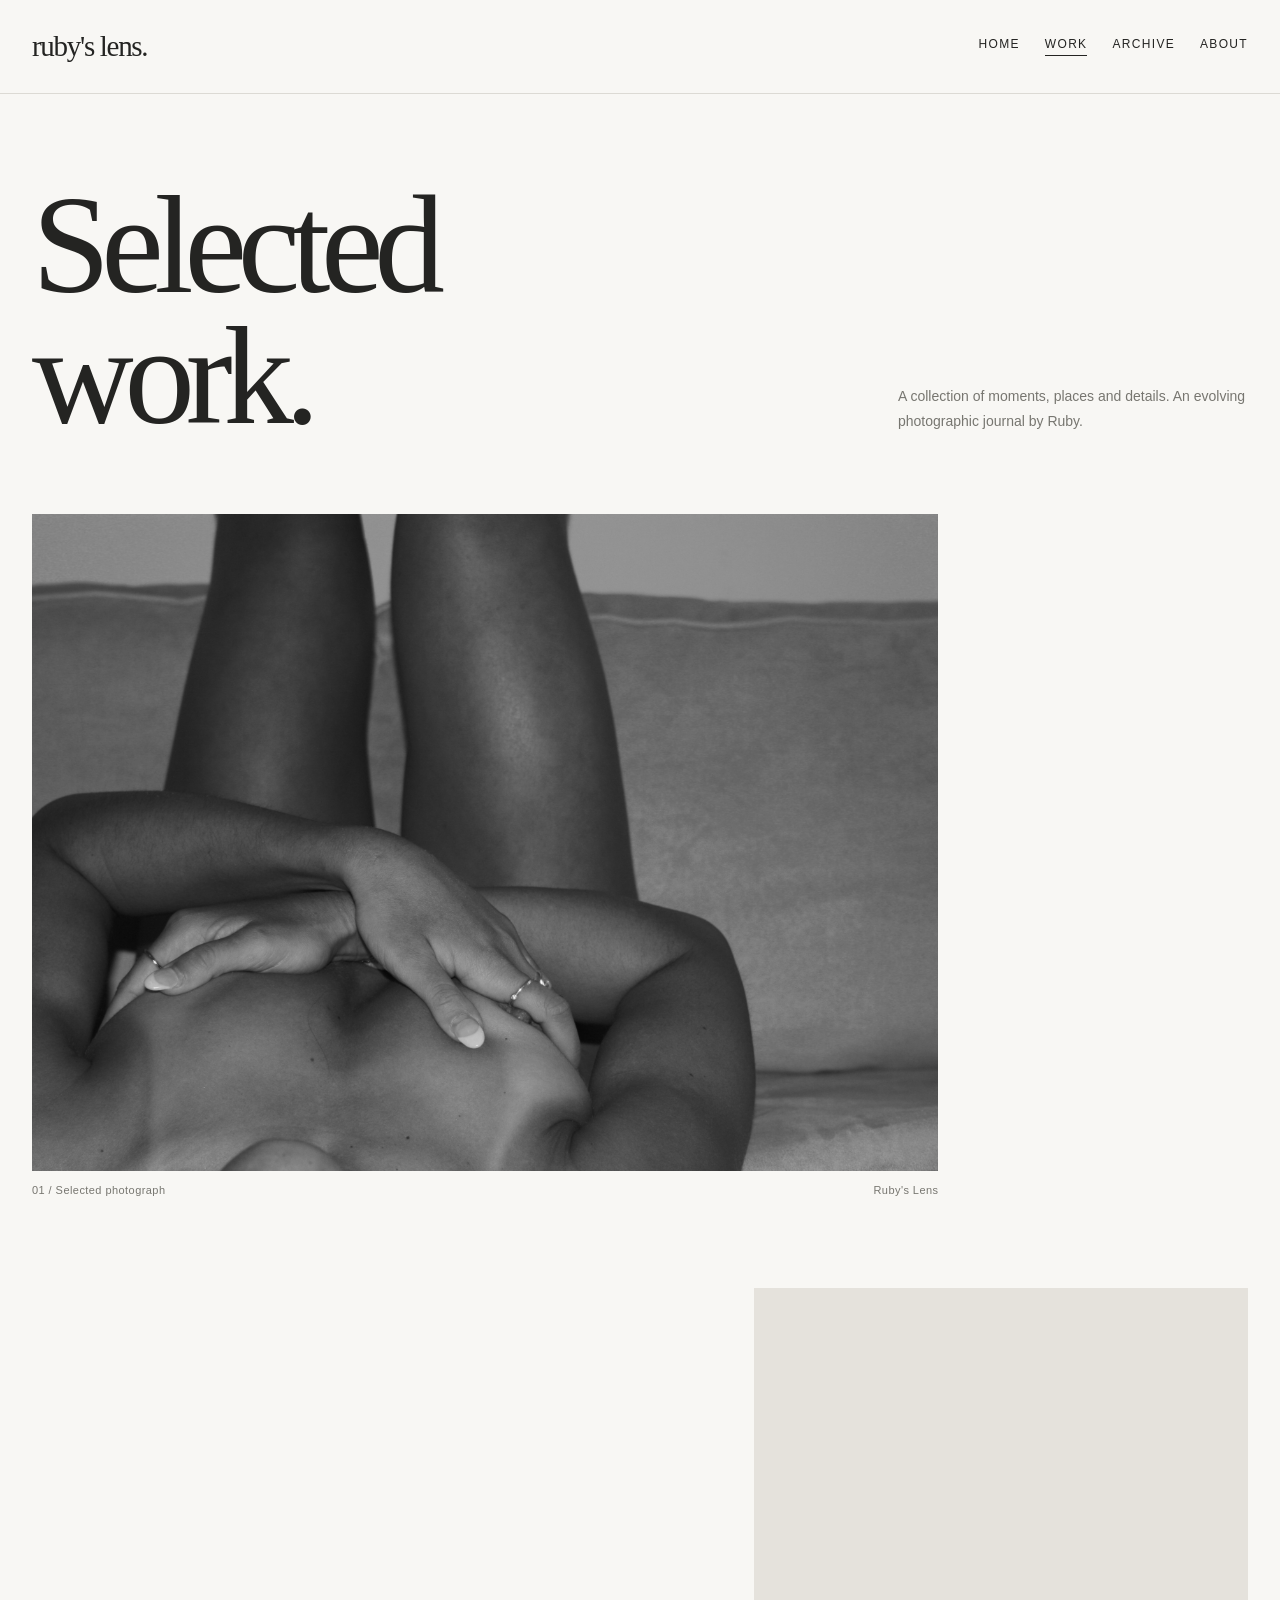
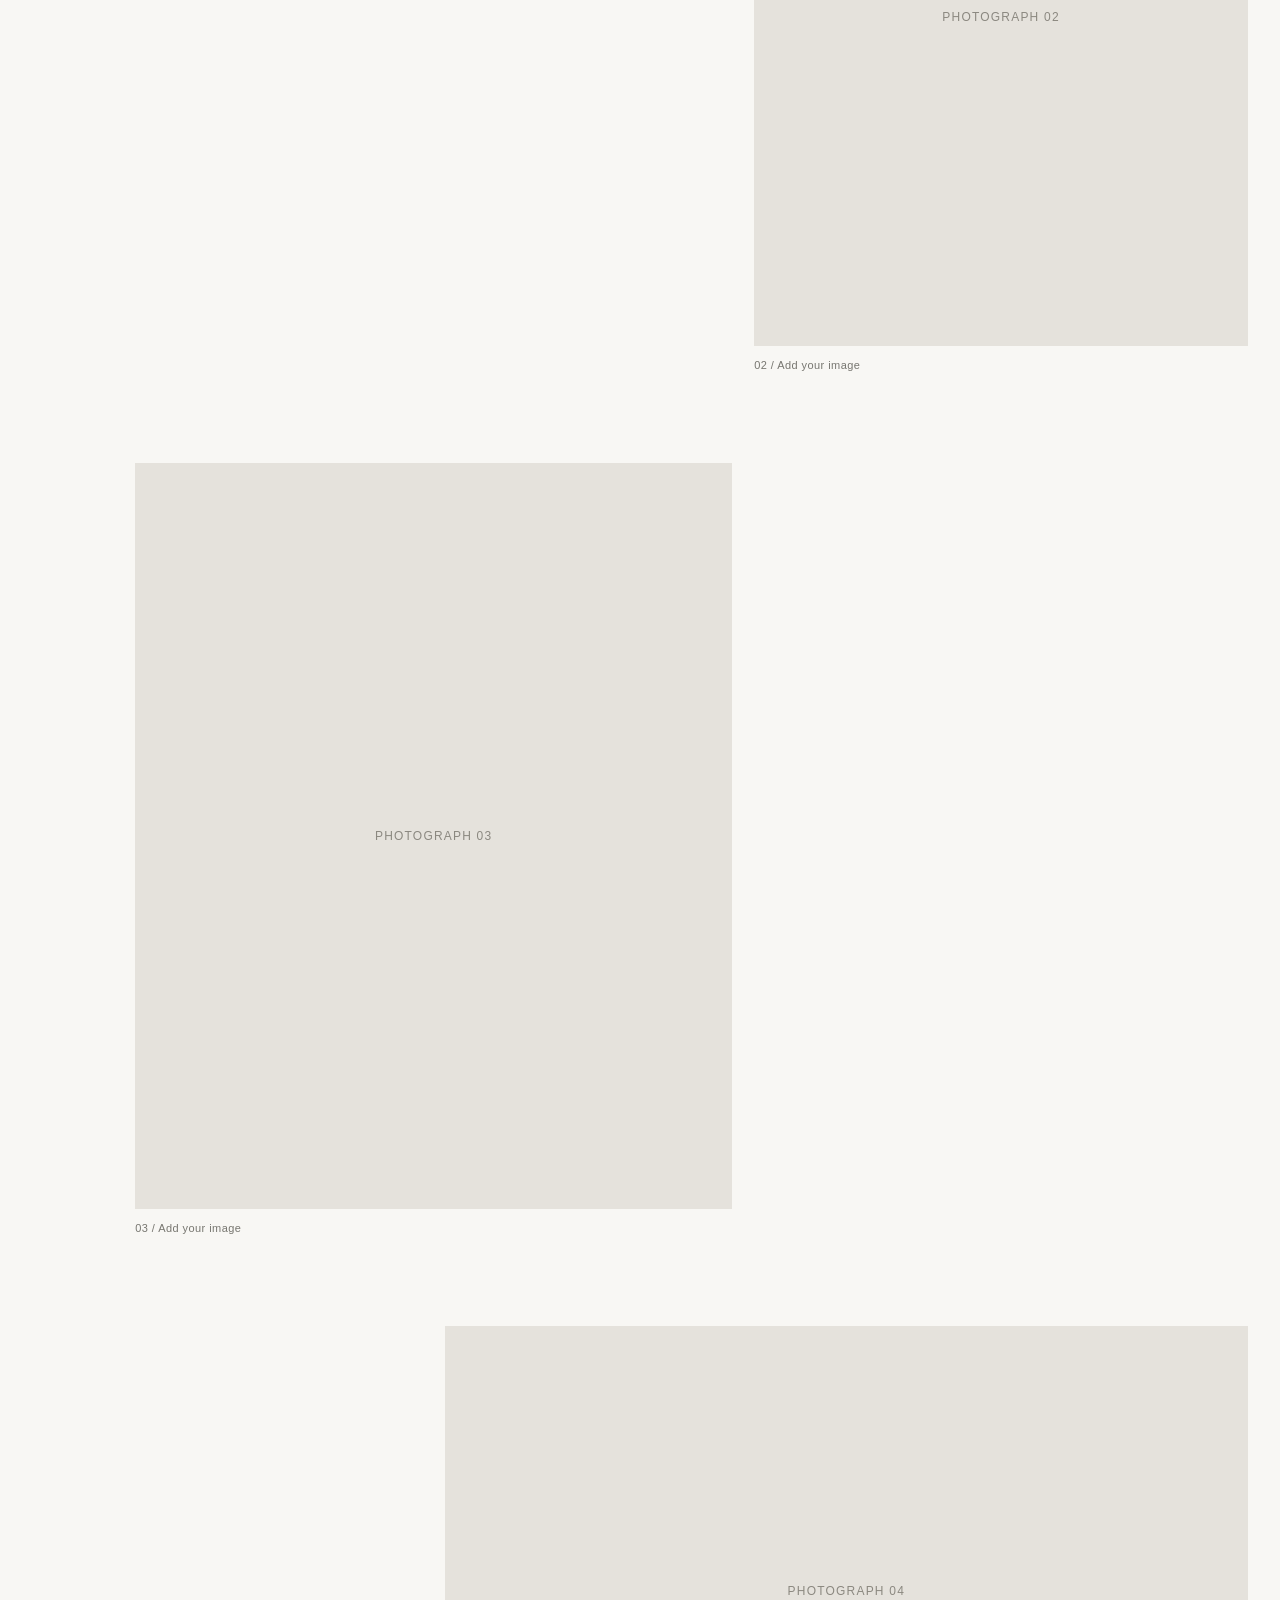
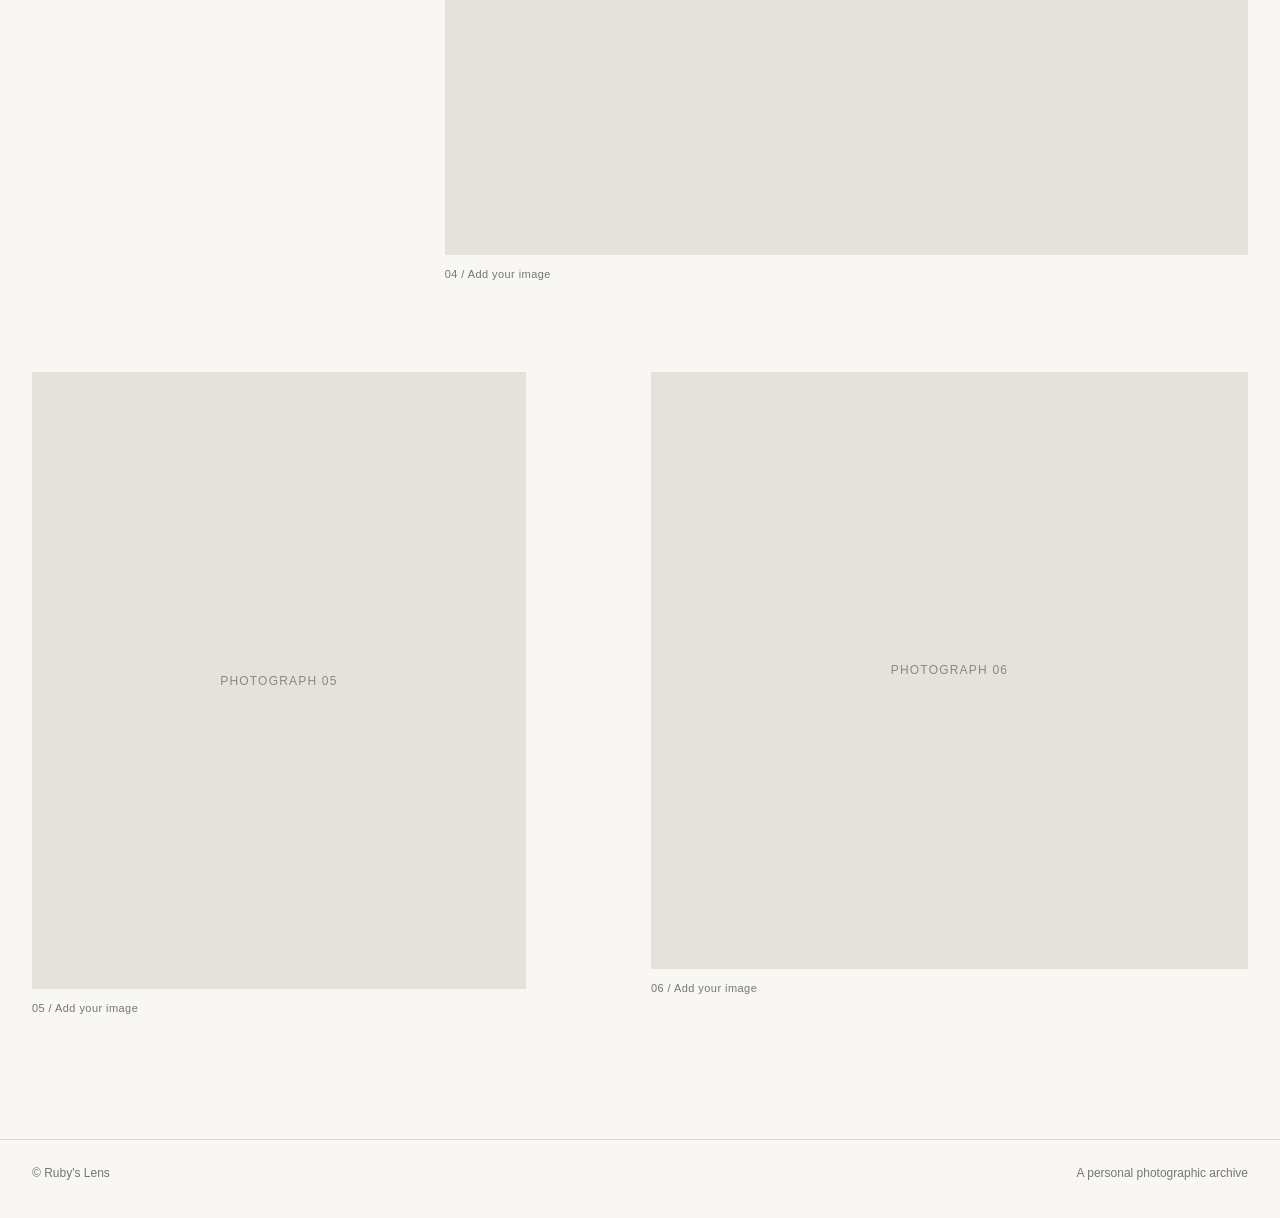
==== work.html @ 48961660 "Add files via upload" ====
<!doctype html>
<html lang="en">
<head>
  <meta charset="utf-8">
  <meta name="viewport" content="width=device-width, initial-scale=1">
  <meta name="description" content="Selected photographs from Ruby's Lens, a personal photographic archive.">
  <title>Work — Ruby's Lens</title>
  <style>
    :root { --paper:#f8f7f4; --ink:#242422; --muted:#777670; --line:#dcdad4; }
    * {box-sizing:border-box} html{scroll-behavior:smooth}
    body{margin:0;background:var(--paper);color:var(--ink);font-family:Arial,Helvetica,sans-serif;-webkit-font-smoothing:antialiased}
    a{color:inherit;text-decoration:none}a:hover{text-decoration:underline;text-underline-offset:5px}
    .wrap{width:min(1280px,calc(100% - 64px));margin:auto}
    header{padding:30px 0;border-bottom:1px solid var(--line)}
    header .wrap{display:flex;align-items:center;justify-content:space-between;gap:25px}
    .brand{font:normal 29px Georgia,'Times New Roman',serif;letter-spacing:-1.3px}
    nav{display:flex;gap:25px;flex-wrap:wrap;font-size:12px;letter-spacing:.11em;text-transform:uppercase}
    nav a[aria-current="page"]{border-bottom:1px solid currentColor;padding-bottom:4px}
    .intro{padding:86px 0 72px;display:grid;grid-template-columns:1fr 1fr;gap:35px;align-items:end}
    h1{margin:0;font:normal clamp(66px,11vw,155px)/.93 Georgia,'Times New Roman',serif;letter-spacing:-.065em}
    .intro p{max-width:350px;margin:0 0 8px auto;font-size:14px;line-height:1.8;color:var(--muted)}
    .gallery{display:grid;grid-template-columns:repeat(12,1fr);column-gap:22px;row-gap:92px;padding-bottom:125px}
    figure{margin:0;min-width:0}figure img{width:100%;height:100%;display:block;object-fit:cover}
    .media{background:#e5e2dc;overflow:hidden;position:relative}
    .media::after{content:attr(data-placeholder);position:absolute;inset:0;display:flex;align-items:center;justify-content:center;font:12px Arial,sans-serif;letter-spacing:.1em;color:#8b8880;pointer-events:none}
    .media:has(img[src])::after{display:none}
    figcaption{display:flex;justify-content:space-between;gap:12px;padding-top:13px;font-size:11px;letter-spacing:.04em;color:var(--muted)}
    .one{grid-column:1/10}.one .media{aspect-ratio:1.38}
    .two{grid-column:8/13}.two .media{aspect-ratio:3/4}
    .three{grid-column:2/8}.three .media{aspect-ratio:4/5}
    .four{grid-column:5/13}.four .media{aspect-ratio:1.52}
    .five{grid-column:1/6}.five .media{aspect-ratio:4/5}
    .six{grid-column:7/13}.six .media{aspect-ratio:1/1}
    footer{border-top:1px solid var(--line);padding:26px 0 38px;font-size:12px;color:var(--muted)}
    footer .wrap{display:flex;justify-content:space-between;gap:20px}
    @media(max-width:700px){.wrap{width:calc(100% - 36px)}header{padding:22px 0}.brand{font-size:24px}nav{gap:13px;font-size:10px}.intro{display:block;padding:65px 0 46px}.intro p{margin:26px 0 0;max-width:290px}.gallery{grid-template-columns:repeat(2,1fr);gap:43px 12px;padding-bottom:80px}.one,.four{grid-column:1/3}.two,.five{grid-column:2/3}.three,.six{grid-column:1/3}.media{aspect-ratio:4/5!important}.one .media,.four .media{aspect-ratio:1.24!important}figcaption{font-size:10px}footer .wrap{flex-wrap:wrap}}
  </style>
</head>
<body>
  <header><div class="wrap"><a class="brand" href="index.html">ruby's lens.</a><nav aria-label="Main navigation"><a href="index.html">Home</a><a href="work.html" aria-current="page">Work</a><a href="index.html#archive">Archive</a><a href="index.html#about">About</a></nav></div></header>
  <main class="wrap">
    <section class="intro"><h1>Selected<br>work.</h1><p>A collection of moments, places and details. An evolving photographic journal by Ruby.</p></section>
    <section class="gallery" aria-label="Photography gallery">
      <figure class="one"><div class="media"><img src="images/BC5C7970-732F-4AD7-AA95-076F155C72EF_1_201_a.jpeg" alt="Featured photograph from Ruby's Lens" loading="eager"></div><figcaption><span>01 / Selected photograph</span><span>Ruby's Lens</span></figcaption></figure>
      <!-- TO ADD A PHOTO: upload images/work-02.jpg, then replace the empty media div below with <div class="media"><img src="images/work-02.jpg" alt="Describe the photograph" loading="lazy"></div> -->
      <figure class="two"><div class="media" data-placeholder="PHOTOGRAPH 02"></div><figcaption><span>02 / Add your image</span></figcaption></figure>
      <figure class="three"><div class="media" data-placeholder="PHOTOGRAPH 03"></div><figcaption><span>03 / Add your image</span></figcaption></figure>
      <figure class="four"><div class="media" data-placeholder="PHOTOGRAPH 04"></div><figcaption><span>04 / Add your image</span></figcaption></figure>
      <figure class="five"><div class="media" data-placeholder="PHOTOGRAPH 05"></div><figcaption><span>05 / Add your image</span></figcaption></figure>
      <figure class="six"><div class="media" data-placeholder="PHOTOGRAPH 06"></div><figcaption><span>06 / Add your image</span></figcaption></figure>
    </section>
  </main>
  <footer><div class="wrap"><span>© Ruby's Lens</span><span>A personal photographic archive</span></div></footer>
</body>
</html>
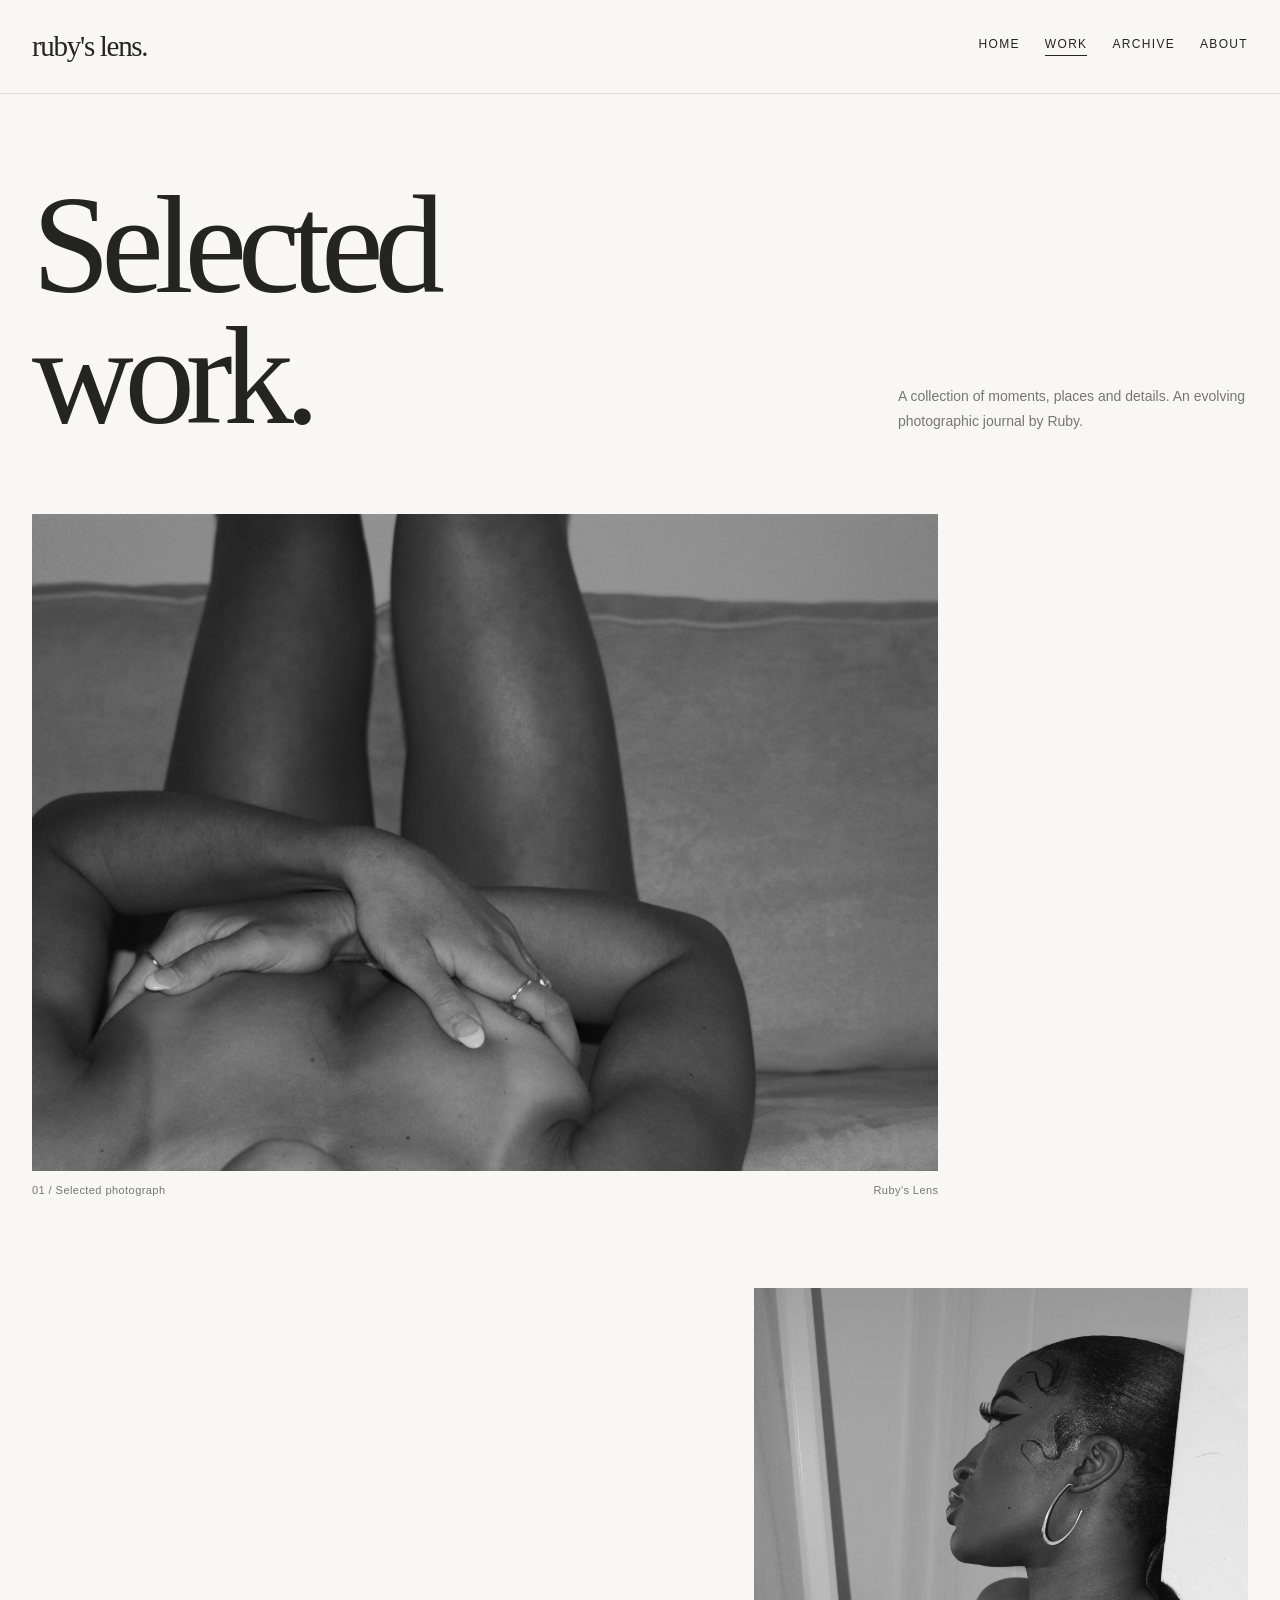
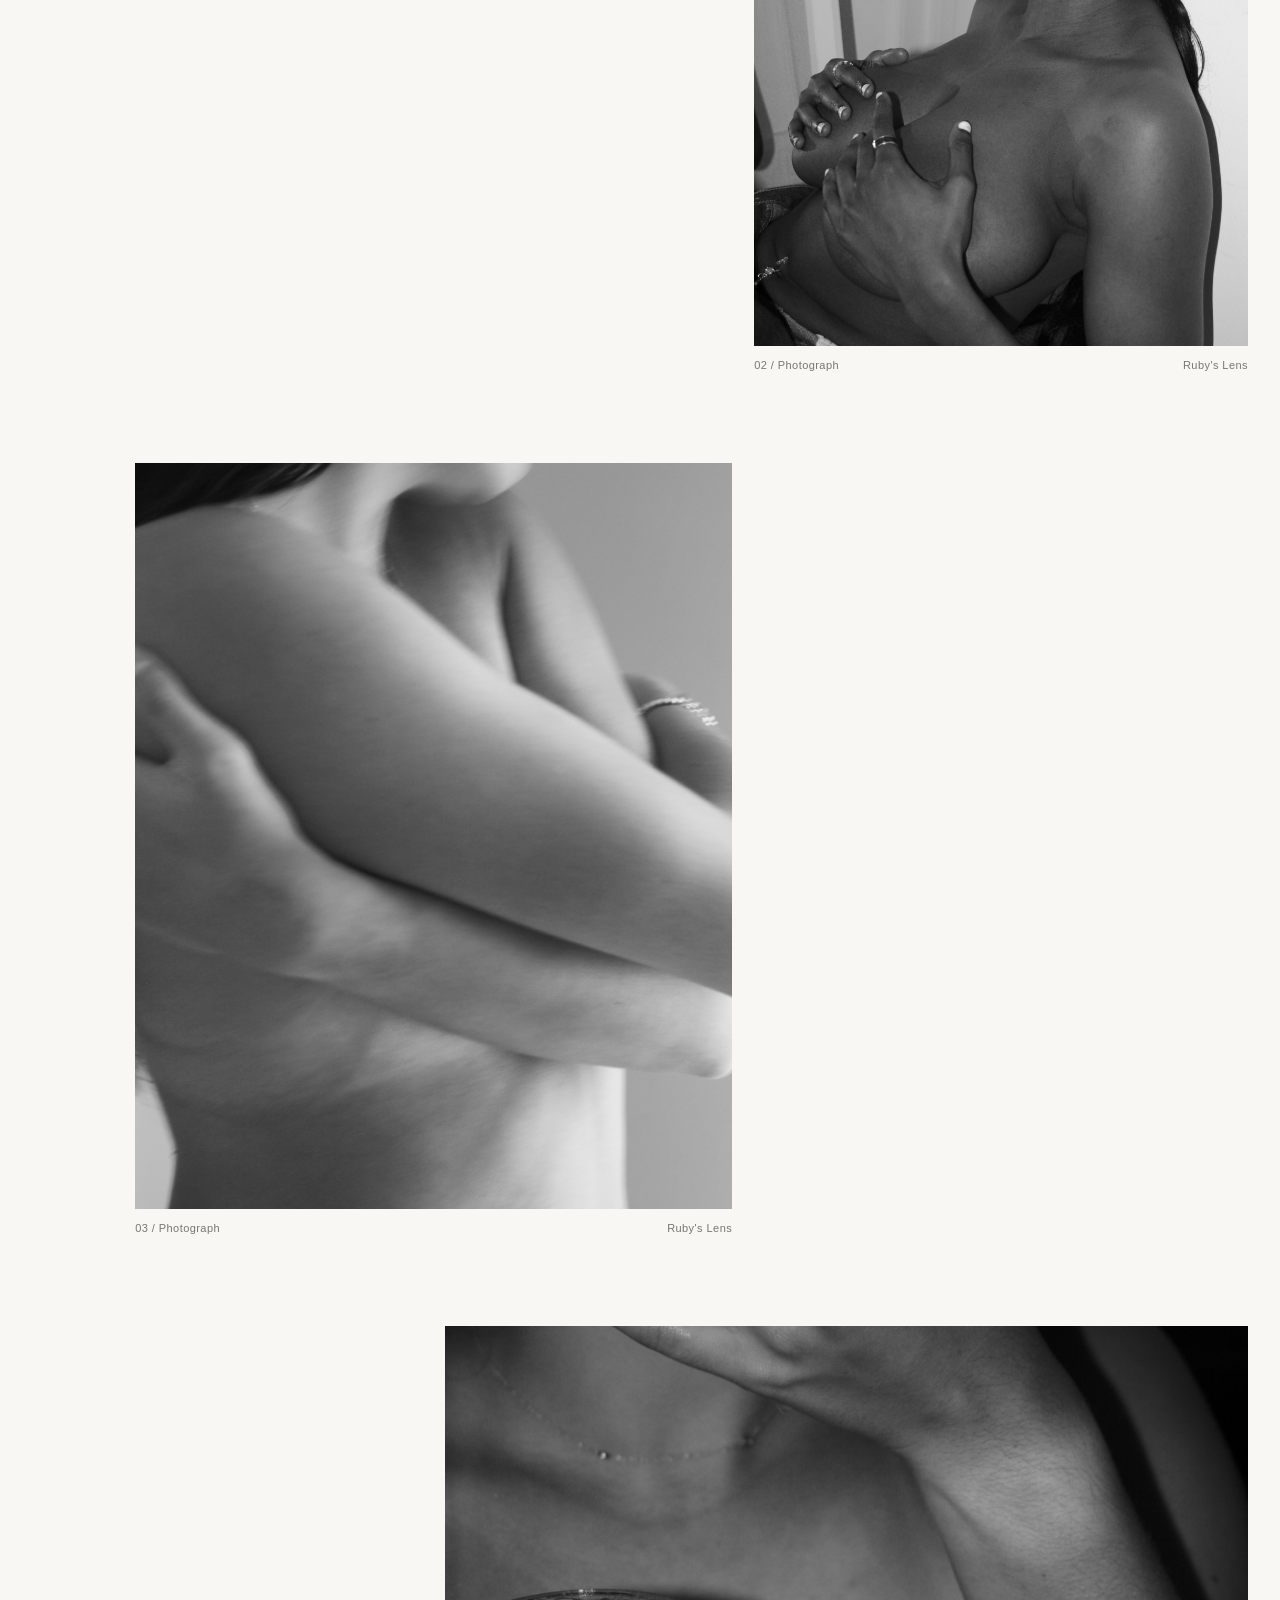
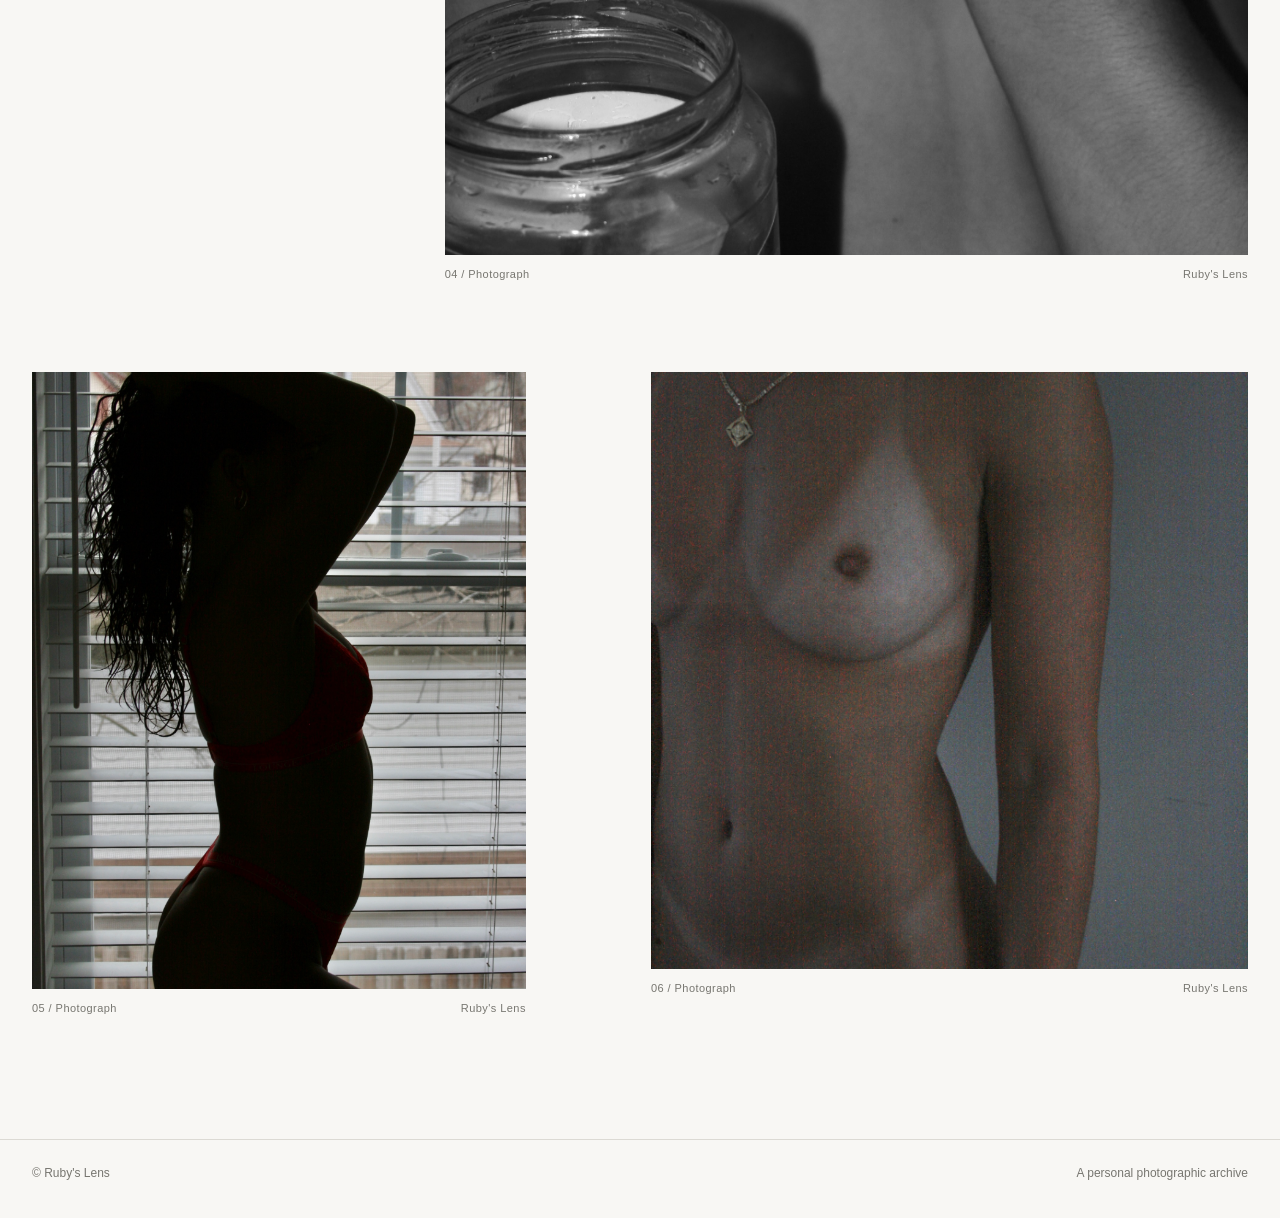
==== commit 044b32d7: "Update work.html" ====
--- a/work.html
+++ b/work.html
@@ -42,12 +42,11 @@
     <section class="intro"><h1>Selected<br>work.</h1><p>A collection of moments, places and details. An evolving photographic journal by Ruby.</p></section>
     <section class="gallery" aria-label="Photography gallery">
       <figure class="one"><div class="media"><img src="images/BC5C7970-732F-4AD7-AA95-076F155C72EF_1_201_a.jpeg" alt="Featured photograph from Ruby's Lens" loading="eager"></div><figcaption><span>01 / Selected photograph</span><span>Ruby's Lens</span></figcaption></figure>
-      <!-- TO ADD A PHOTO: upload images/work-02.jpg, then replace the empty media div below with <div class="media"><img src="images/work-02.jpg" alt="Describe the photograph" loading="lazy"></div> -->
-      <figure class="two"><div class="media" data-placeholder="PHOTOGRAPH 02"></div><figcaption><span>02 / Add your image</span></figcaption></figure>
-      <figure class="three"><div class="media" data-placeholder="PHOTOGRAPH 03"></div><figcaption><span>03 / Add your image</span></figcaption></figure>
-      <figure class="four"><div class="media" data-placeholder="PHOTOGRAPH 04"></div><figcaption><span>04 / Add your image</span></figcaption></figure>
-      <figure class="five"><div class="media" data-placeholder="PHOTOGRAPH 05"></div><figcaption><span>05 / Add your image</span></figcaption></figure>
-      <figure class="six"><div class="media" data-placeholder="PHOTOGRAPH 06"></div><figcaption><span>06 / Add your image</span></figcaption></figure>
+      <figure class="two"><div class="media"><img src="images/chiz9.jpeg" alt="Photograph of Chiz by Ruby" loading="lazy"></div><figcaption><span>02 / Photograph</span><span>Ruby's Lens</span></figcaption></figure>
+      <figure class="three"><div class="media"><img src="images/claudia2.jpeg" alt="Photograph of Claudia by Ruby" loading="lazy"></div><figcaption><span>03 / Photograph</span><span>Ruby's Lens</span></figcaption></figure>
+      <figure class="four"><div class="media"><img src="images/emily1.jpeg" alt="Photograph of Emily by Ruby" loading="lazy"></div><figcaption><span>04 / Photograph</span><span>Ruby's Lens</span></figcaption></figure>
+      <figure class="five"><div class="media"><img src="images/emily2.jpeg" alt="Second photograph of Emily by Ruby" loading="lazy"></div><figcaption><span>05 / Photograph</span><span>Ruby's Lens</span></figcaption></figure>
+      <figure class="six"><div class="media"><img src="images/lauren4.jpeg" alt="Photograph of Lauren by Ruby" loading="lazy"></div><figcaption><span>06 / Photograph</span><span>Ruby's Lens</span></figcaption></figure>
     </section>
   </main>
   <footer><div class="wrap"><span>© Ruby's Lens</span><span>A personal photographic archive</span></div></footer>
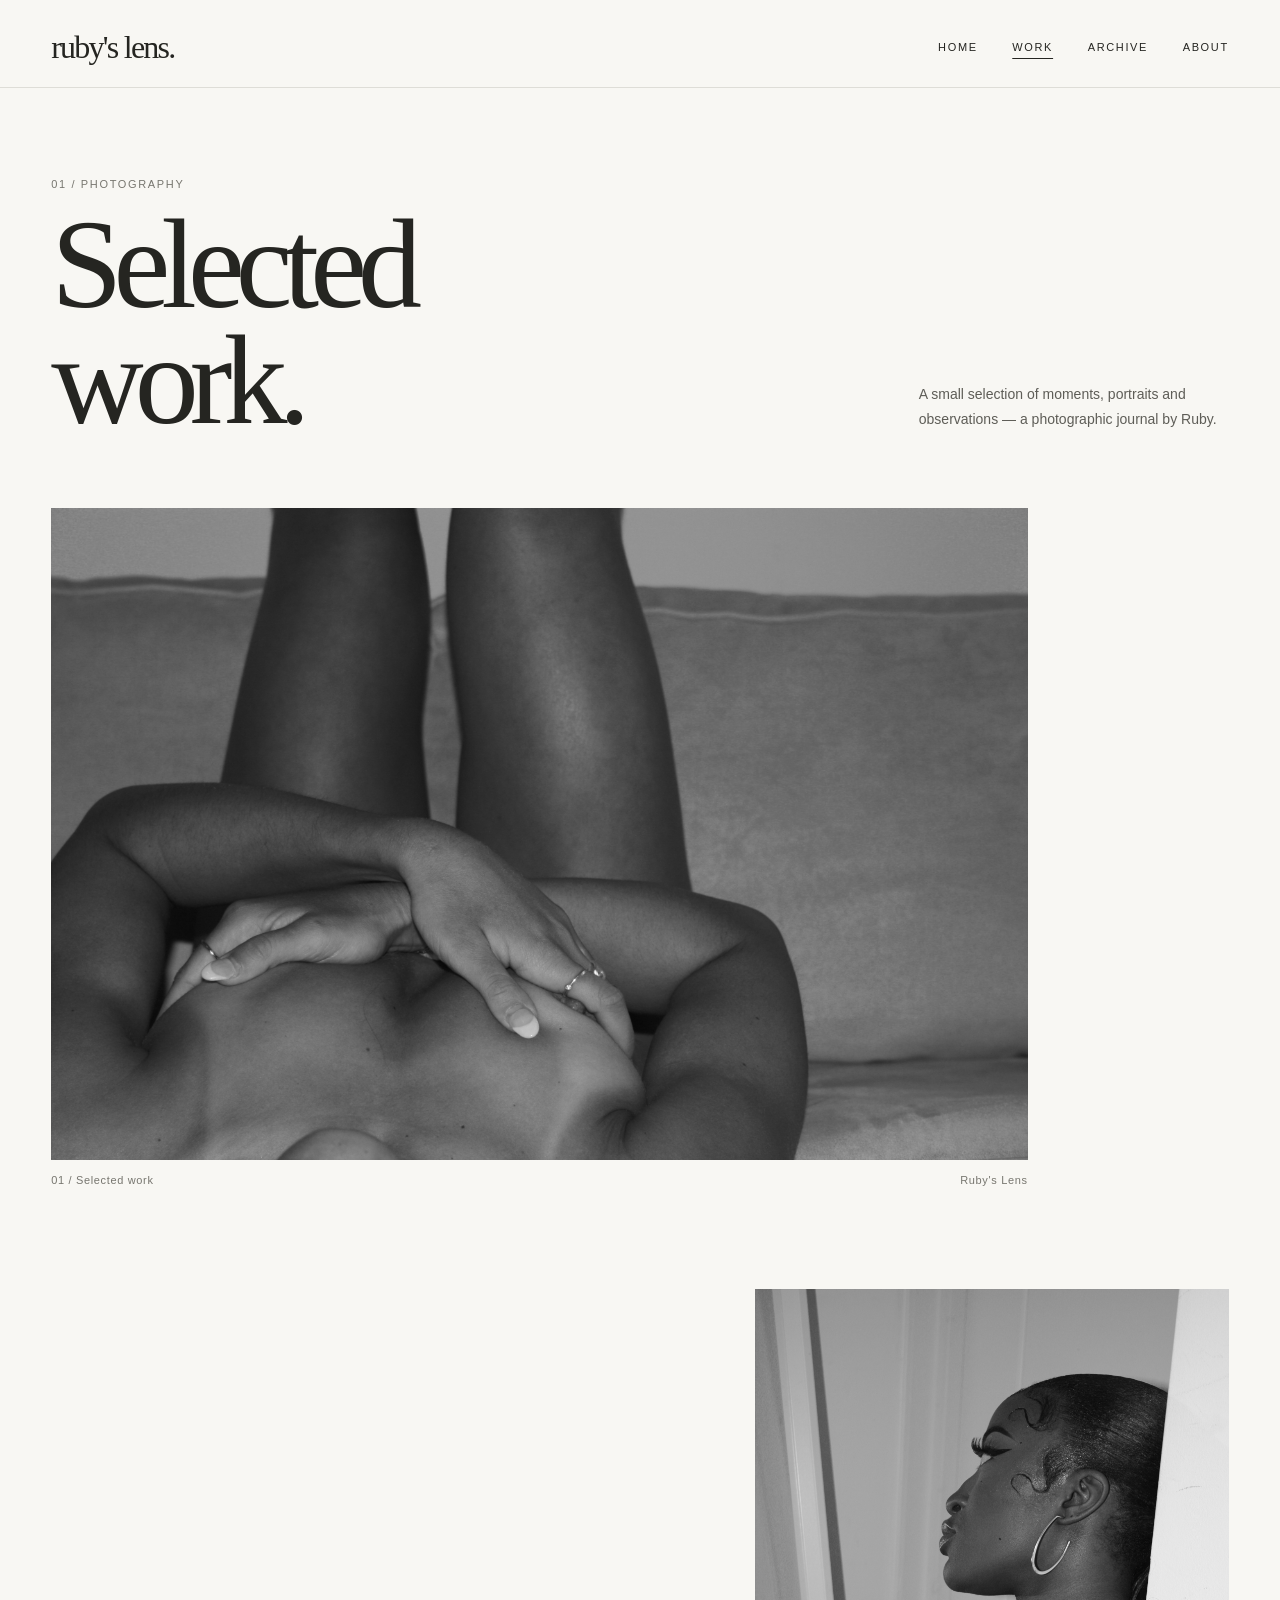
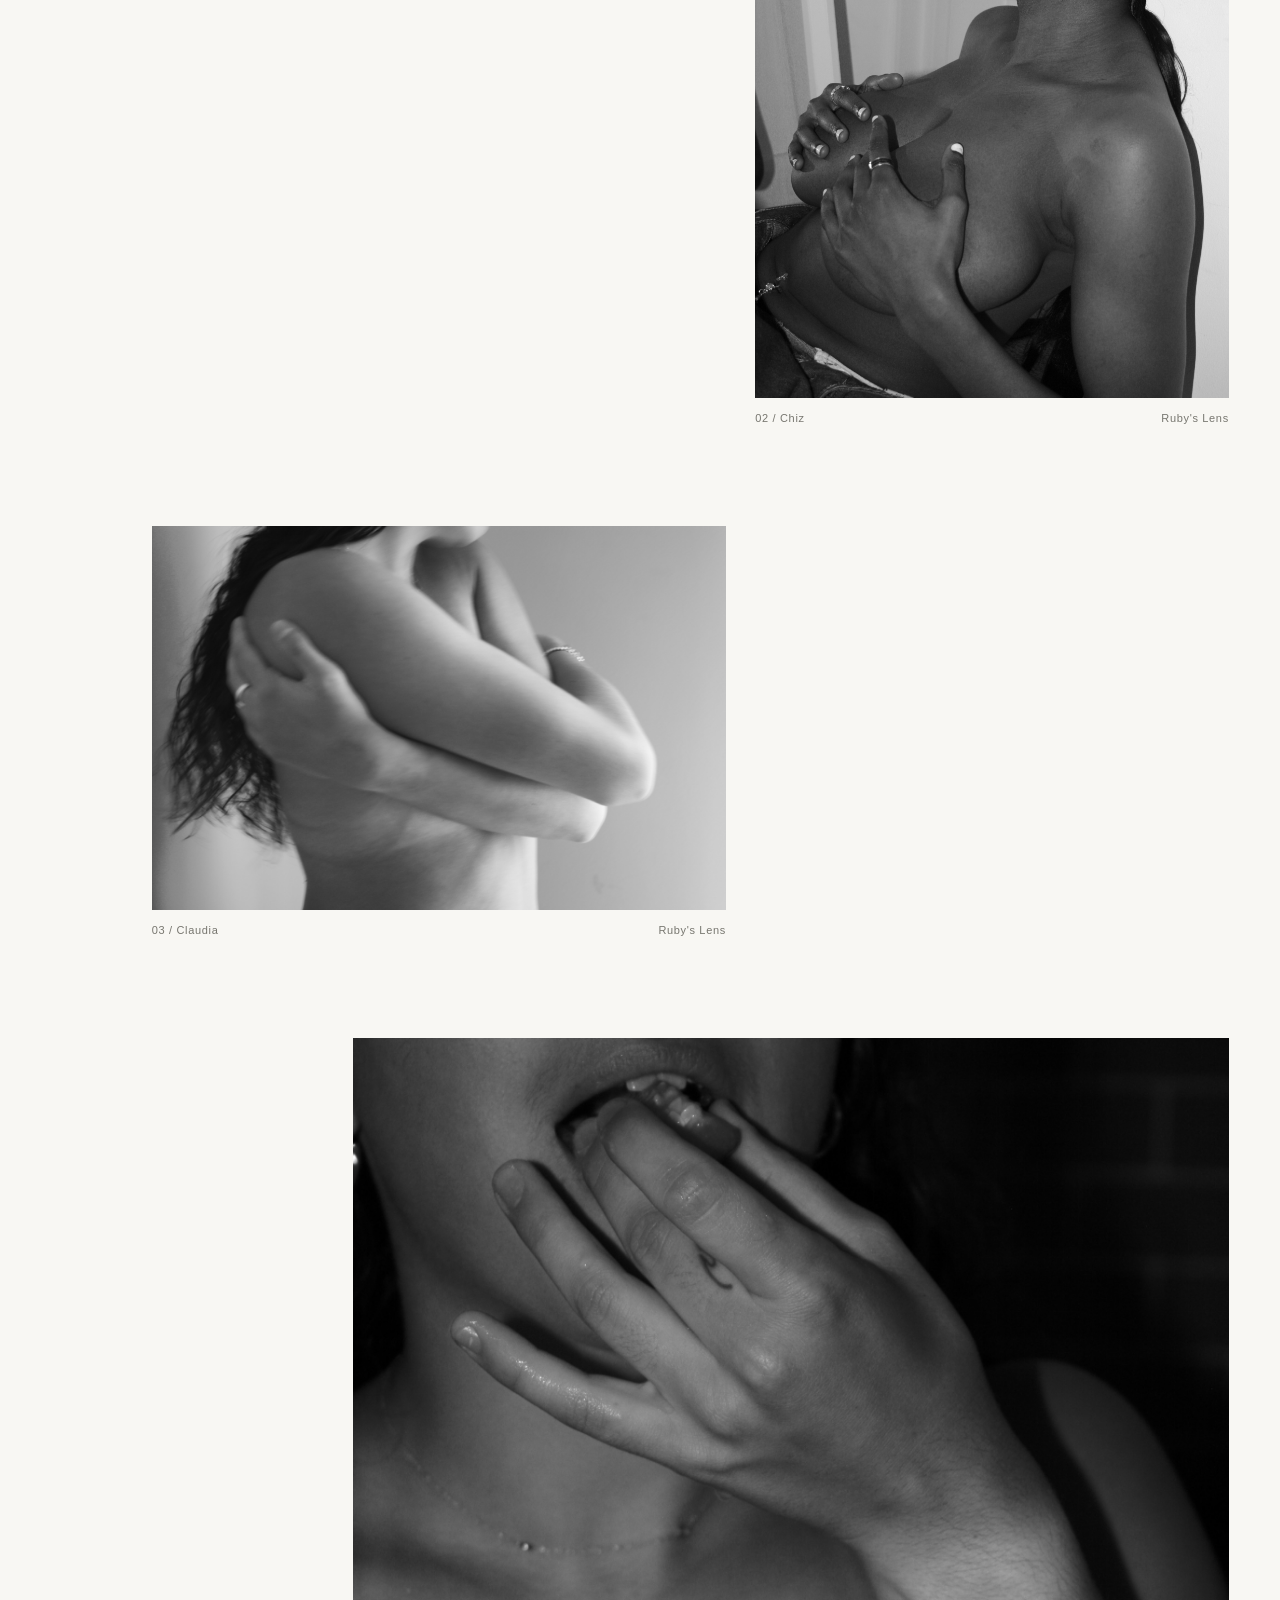
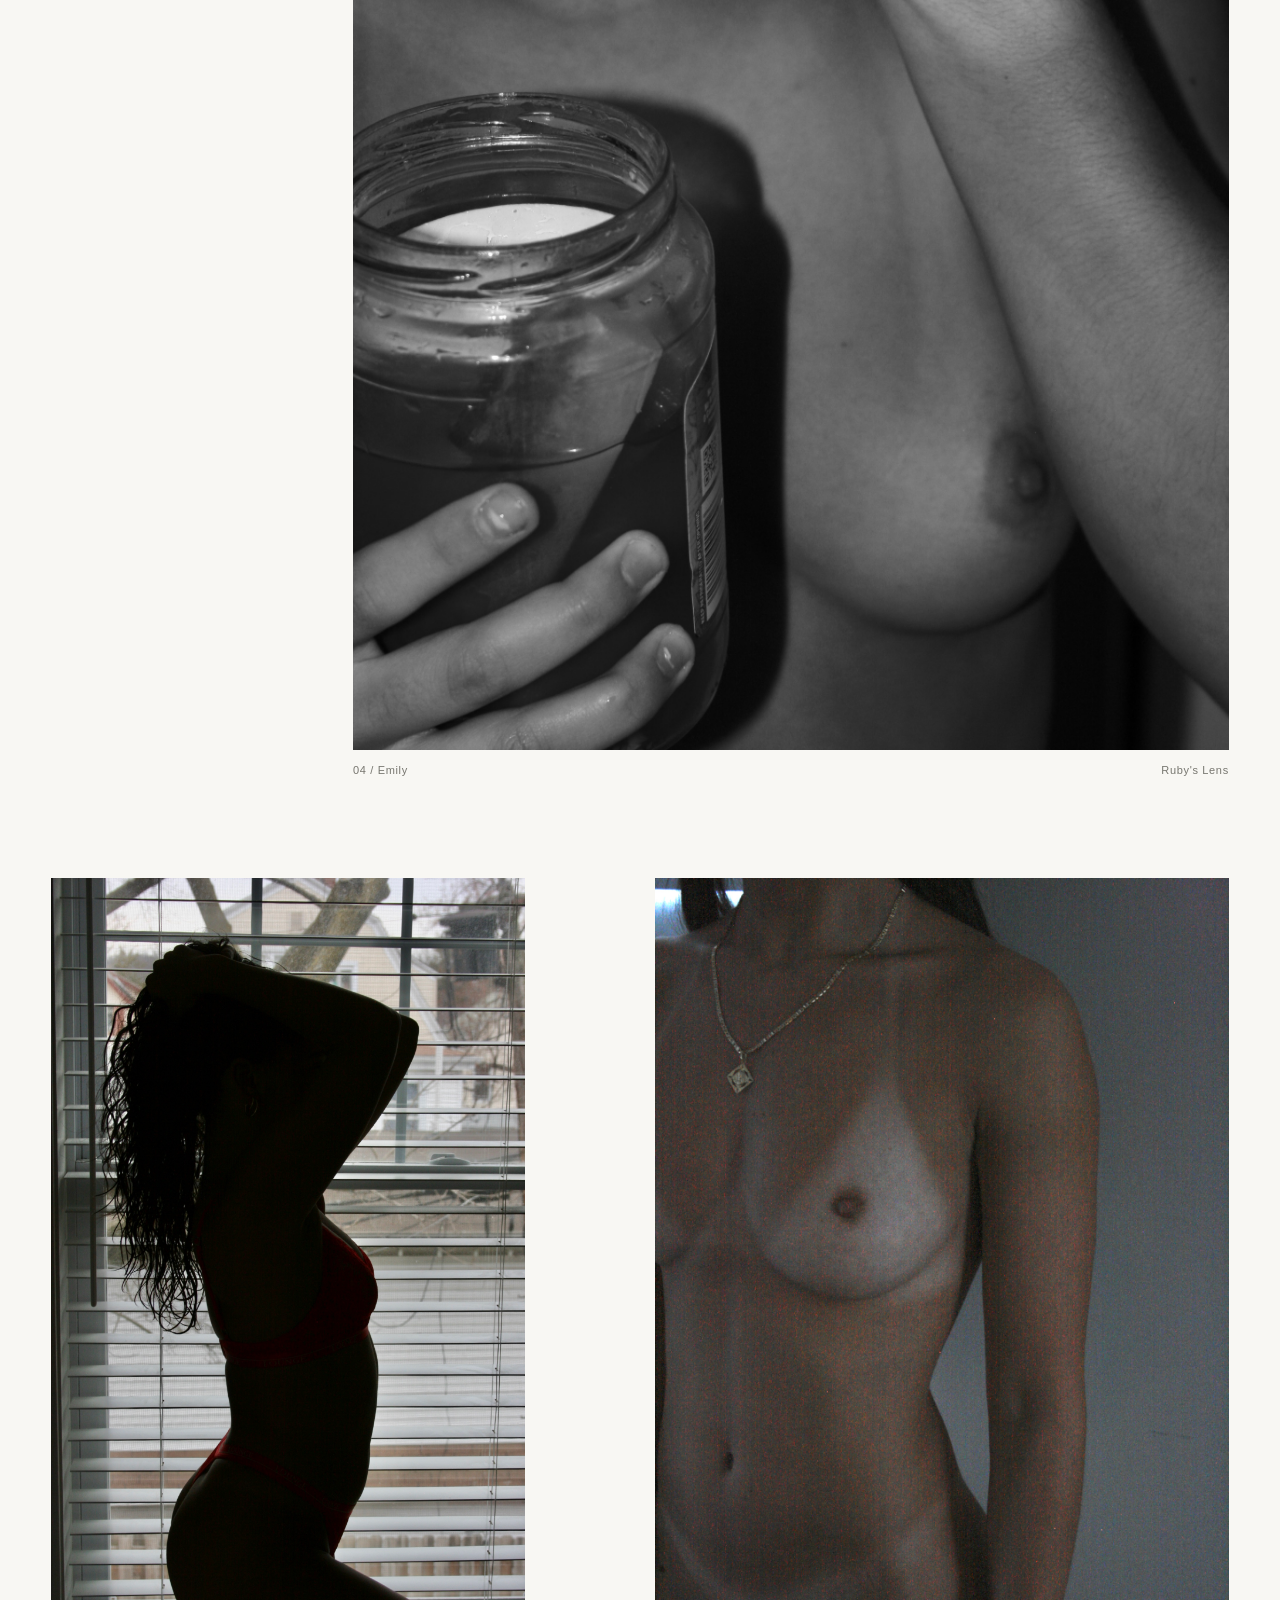
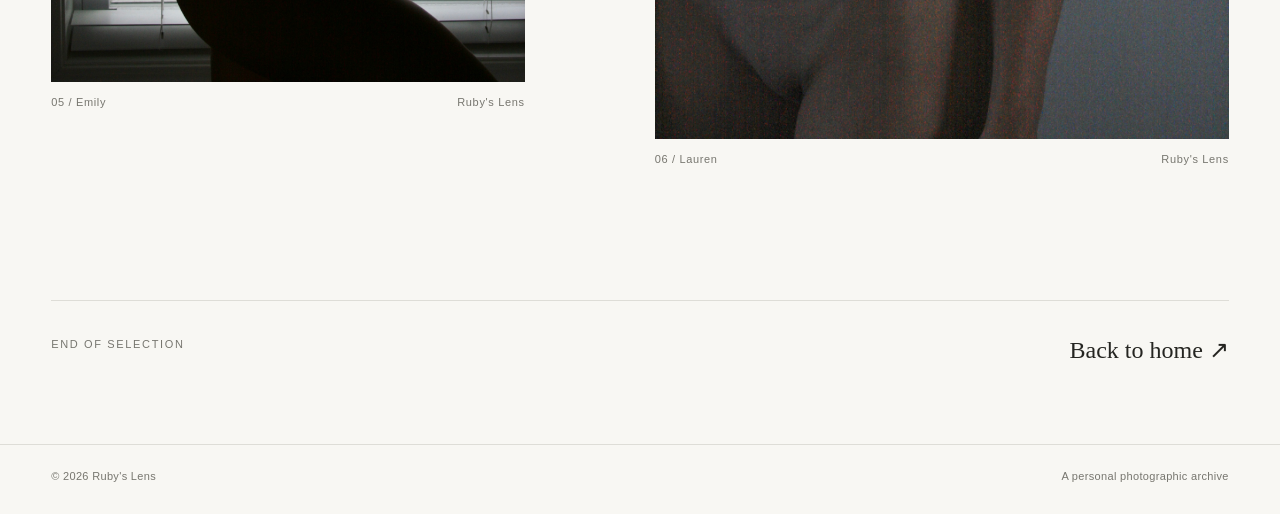
==== commit a76dce48: "Add files via upload" ====
--- a/work.html
+++ b/work.html
@@ -3,52 +3,29 @@
 <head>
   <meta charset="utf-8">
   <meta name="viewport" content="width=device-width, initial-scale=1">
-  <meta name="description" content="Selected photographs from Ruby's Lens, a personal photographic archive.">
-  <title>Work — Ruby's Lens</title>
-  <style>
-    :root { --paper:#f8f7f4; --ink:#242422; --muted:#777670; --line:#dcdad4; }
-    * {box-sizing:border-box} html{scroll-behavior:smooth}
-    body{margin:0;background:var(--paper);color:var(--ink);font-family:Arial,Helvetica,sans-serif;-webkit-font-smoothing:antialiased}
-    a{color:inherit;text-decoration:none}a:hover{text-decoration:underline;text-underline-offset:5px}
-    .wrap{width:min(1280px,calc(100% - 64px));margin:auto}
-    header{padding:30px 0;border-bottom:1px solid var(--line)}
-    header .wrap{display:flex;align-items:center;justify-content:space-between;gap:25px}
-    .brand{font:normal 29px Georgia,'Times New Roman',serif;letter-spacing:-1.3px}
-    nav{display:flex;gap:25px;flex-wrap:wrap;font-size:12px;letter-spacing:.11em;text-transform:uppercase}
-    nav a[aria-current="page"]{border-bottom:1px solid currentColor;padding-bottom:4px}
-    .intro{padding:86px 0 72px;display:grid;grid-template-columns:1fr 1fr;gap:35px;align-items:end}
-    h1{margin:0;font:normal clamp(66px,11vw,155px)/.93 Georgia,'Times New Roman',serif;letter-spacing:-.065em}
-    .intro p{max-width:350px;margin:0 0 8px auto;font-size:14px;line-height:1.8;color:var(--muted)}
-    .gallery{display:grid;grid-template-columns:repeat(12,1fr);column-gap:22px;row-gap:92px;padding-bottom:125px}
-    figure{margin:0;min-width:0}figure img{width:100%;height:100%;display:block;object-fit:cover}
-    .media{background:#e5e2dc;overflow:hidden;position:relative}
-    .media::after{content:attr(data-placeholder);position:absolute;inset:0;display:flex;align-items:center;justify-content:center;font:12px Arial,sans-serif;letter-spacing:.1em;color:#8b8880;pointer-events:none}
-    .media:has(img[src])::after{display:none}
-    figcaption{display:flex;justify-content:space-between;gap:12px;padding-top:13px;font-size:11px;letter-spacing:.04em;color:var(--muted)}
-    .one{grid-column:1/10}.one .media{aspect-ratio:1.38}
-    .two{grid-column:8/13}.two .media{aspect-ratio:3/4}
-    .three{grid-column:2/8}.three .media{aspect-ratio:4/5}
-    .four{grid-column:5/13}.four .media{aspect-ratio:1.52}
-    .five{grid-column:1/6}.five .media{aspect-ratio:4/5}
-    .six{grid-column:7/13}.six .media{aspect-ratio:1/1}
-    footer{border-top:1px solid var(--line);padding:26px 0 38px;font-size:12px;color:var(--muted)}
-    footer .wrap{display:flex;justify-content:space-between;gap:20px}
-    @media(max-width:700px){.wrap{width:calc(100% - 36px)}header{padding:22px 0}.brand{font-size:24px}nav{gap:13px;font-size:10px}.intro{display:block;padding:65px 0 46px}.intro p{margin:26px 0 0;max-width:290px}.gallery{grid-template-columns:repeat(2,1fr);gap:43px 12px;padding-bottom:80px}.one,.four{grid-column:1/3}.two,.five{grid-column:2/3}.three,.six{grid-column:1/3}.media{aspect-ratio:4/5!important}.one .media,.four .media{aspect-ratio:1.24!important}figcaption{font-size:10px}footer .wrap{flex-wrap:wrap}}
-  </style>
+  <meta name="description" content="Selected photographs by Ruby — Ruby's Lens.">
+  <title>Selected Work — Ruby's Lens</title>
+  <link rel="stylesheet" href="styles.css">
 </head>
 <body>
-  <header><div class="wrap"><a class="brand" href="index.html">ruby's lens.</a><nav aria-label="Main navigation"><a href="index.html">Home</a><a href="work.html" aria-current="page">Work</a><a href="index.html#archive">Archive</a><a href="index.html#about">About</a></nav></div></header>
-  <main class="wrap">
-    <section class="intro"><h1>Selected<br>work.</h1><p>A collection of moments, places and details. An evolving photographic journal by Ruby.</p></section>
-    <section class="gallery" aria-label="Photography gallery">
-      <figure class="one"><div class="media"><img src="images/BC5C7970-732F-4AD7-AA95-076F155C72EF_1_201_a.jpeg" alt="Featured photograph from Ruby's Lens" loading="eager"></div><figcaption><span>01 / Selected photograph</span><span>Ruby's Lens</span></figcaption></figure>
-      <figure class="two"><div class="media"><img src="images/chiz9.jpeg" alt="Photograph of Chiz by Ruby" loading="lazy"></div><figcaption><span>02 / Photograph</span><span>Ruby's Lens</span></figcaption></figure>
-      <figure class="three"><div class="media"><img src="images/claudia2.jpeg" alt="Photograph of Claudia by Ruby" loading="lazy"></div><figcaption><span>03 / Photograph</span><span>Ruby's Lens</span></figcaption></figure>
-      <figure class="four"><div class="media"><img src="images/emily1.jpeg" alt="Photograph of Emily by Ruby" loading="lazy"></div><figcaption><span>04 / Photograph</span><span>Ruby's Lens</span></figcaption></figure>
-      <figure class="five"><div class="media"><img src="images/emily2.jpeg" alt="Second photograph of Emily by Ruby" loading="lazy"></div><figcaption><span>05 / Photograph</span><span>Ruby's Lens</span></figcaption></figure>
-      <figure class="six"><div class="media"><img src="images/lauren4.jpeg" alt="Photograph of Lauren by Ruby" loading="lazy"></div><figcaption><span>06 / Photograph</span><span>Ruby's Lens</span></figcaption></figure>
+  <header class="header"><div class="shell header-inner">
+    <a class="brand" href="index.html" aria-label="Ruby's Lens home">ruby's lens.</a>
+    <nav class="navigation" aria-label="Main navigation">
+      <a href="index.html">Home</a><a href="work.html" aria-current="page">Work</a><a href="index.html#archive">Archive</a><a href="index.html#about">About</a>
+    </nav>
+  </div></header>
+  <main class="shell">
+    <section class="work-intro"><div><p class="overline">01 / Photography</p><h1>Selected<br>work.</h1></div><p class="intro-note">A small selection of moments, portraits and observations — a photographic journal by Ruby.</p></section>
+    <section class="gallery" aria-label="Selected photography gallery">
+      <figure class="photo-1"><img src="images/BC5C7970-732F-4AD7-AA95-076F155C72EF_1_201_a.jpeg" alt="Selected photograph by Ruby" fetchpriority="high"><figcaption><span>01 / Selected work</span><span>Ruby's Lens</span></figcaption></figure>
+      <figure class="photo-2"><img src="images/chiz9.jpeg" alt="Portrait of Chiz by Ruby" loading="lazy"><figcaption><span>02 / Chiz</span><span>Ruby's Lens</span></figcaption></figure>
+      <figure class="photo-3"><img src="images/claudia2.jpeg" alt="Portrait of Claudia by Ruby" loading="lazy"><figcaption><span>03 / Claudia</span><span>Ruby's Lens</span></figcaption></figure>
+      <figure class="photo-4"><img src="images/emily1.jpeg" alt="Photograph of Emily by Ruby" loading="lazy"><figcaption><span>04 / Emily</span><span>Ruby's Lens</span></figcaption></figure>
+      <figure class="photo-5"><img src="images/emily2.jpeg" alt="Second photograph of Emily by Ruby" loading="lazy"><figcaption><span>05 / Emily</span><span>Ruby's Lens</span></figcaption></figure>
+      <figure class="photo-6"><img src="images/lauren4.jpeg" alt="Photograph of Lauren by Ruby" loading="lazy"><figcaption><span>06 / Lauren</span><span>Ruby's Lens</span></figcaption></figure>
     </section>
+    <div class="work-end"><span class="overline">End of selection</span><a href="index.html">Back to home ↗</a></div>
   </main>
-  <footer><div class="wrap"><span>© Ruby's Lens</span><span>A personal photographic archive</span></div></footer>
+  <footer class="footer"><div class="shell footer-inner"><span>© 2026 Ruby's Lens</span><span>A personal photographic archive</span></div></footer>
 </body>
 </html>
--- a/styles.css
+++ b/styles.css
@@ -0,0 +1,9 @@
+/* Ruby's Lens — shared editorial styles */
+:root{--paper:#f8f7f3;--ink:#252521;--muted:#77766f;--line:#deddd7;--max:1380px}
+*{box-sizing:border-box}html{scroll-behavior:smooth}body{margin:0;background:var(--paper);color:var(--ink);font-family:Arial,Helvetica,sans-serif;-webkit-font-smoothing:antialiased}img{display:block;max-width:100%}a{color:inherit;text-decoration:none}a:hover{text-decoration:underline;text-underline-offset:5px}a:focus-visible{outline:2px solid var(--ink);outline-offset:5px}.shell{width:min(var(--max),calc(100% - clamp(36px,8vw,112px)));margin-inline:auto}.header{padding:31px 0 24px;border-bottom:1px solid var(--line)}.header-inner{display:flex;justify-content:space-between;gap:24px;align-items:center}.brand{font:normal clamp(25px,2.5vw,35px)/1 Georgia,'Times New Roman',serif;letter-spacing:-.055em;white-space:nowrap}.navigation{display:flex;gap:clamp(15px,2.7vw,39px);align-items:center;flex-wrap:wrap}.navigation a,.overline,.small-label{font-size:11px;line-height:1.5;text-transform:uppercase;letter-spacing:.15em}.navigation a[aria-current=page]{text-decoration:underline;text-underline-offset:7px}.overline,.small-label{color:var(--muted)}.footer{border-top:1px solid var(--line);padding:25px 0 32px}.footer-inner{display:flex;justify-content:space-between;gap:16px;flex-wrap:wrap;color:var(--muted);font-size:11px;letter-spacing:.03em}
+/* Home */
+.home-lead{padding:45px 0 34px;display:flex;justify-content:space-between;align-items:end;gap:25px}.home-lead .overline{margin:0}.home-lead p:last-child{margin:0;font-family:Georgia,'Times New Roman',serif;font-size:clamp(17px,2vw,25px);letter-spacing:-.03em}.home-photo{margin:0}.home-photo img{width:100%;max-height:min(69svh,820px);object-fit:contain;object-position:center;background:transparent}.photo-caption{display:flex;justify-content:space-between;gap:20px;align-items:start;margin-top:17px;color:var(--muted);font-size:11px;letter-spacing:.06em}.home-links{display:grid;grid-template-columns:1fr 1fr;gap:50px;padding:116px 0 115px;align-items:end}.home-links h1{font:normal clamp(37px,6.8vw,89px)/1.03 Georgia,'Times New Roman',serif;letter-spacing:-.055em;margin:14px 0 17px}.home-links p{margin:0;max-width:320px;color:#5e5d57;font-size:14px;line-height:1.8}.home-links .action{font-size:12px;letter-spacing:.08em;text-transform:uppercase;display:inline-block;border-bottom:1px solid var(--ink);padding-bottom:7px;margin-top:25px}.home-section{border-top:1px solid var(--line);padding:80px 0 96px;scroll-margin-top:40px}.home-section h2{font:normal clamp(32px,4.2vw,58px)/1.1 Georgia,'Times New Roman',serif;letter-spacing:-.05em;margin:15px 0}.home-section p:not(.overline){font-size:14px;line-height:1.8;color:#5e5d57;max-width:500px}
+/* Work */
+.work-intro{padding:77px 0 70px;display:grid;grid-template-columns:1.3fr .7fr;gap:30px;align-items:end}.work-intro h1{font:normal clamp(65px,10vw,145px)/.91 Georgia,'Times New Roman',serif;letter-spacing:-.07em;margin:13px 0 0}.work-intro .intro-note{max-width:310px;margin:0 0 7px auto;color:#5e5d57;line-height:1.75;font-size:14px}.gallery{display:grid;grid-template-columns:repeat(12,minmax(0,1fr));column-gap:clamp(14px,2.3vw,32px);row-gap:clamp(58px,8vw,124px);padding-bottom:135px}.gallery figure{margin:0;min-width:0}.gallery img{width:100%;height:auto;object-fit:contain}.gallery figcaption{display:flex;justify-content:space-between;gap:10px;margin-top:14px;font-size:11px;letter-spacing:.06em;color:var(--muted)}.photo-1{grid-column:1/11}.photo-2{grid-column:8/13}.photo-3{grid-column:2/8}.photo-4{grid-column:4/13}.photo-5{grid-column:1/6}.photo-6{grid-column:7/13}.work-end{border-top:1px solid var(--line);padding:35px 0 80px;display:flex;justify-content:space-between;gap:20px}.work-end a{font:normal 24px Georgia,'Times New Roman',serif}
+@media(max-width:720px){.header{padding:23px 0}.header-inner{align-items:flex-start;flex-direction:column;gap:21px}.navigation{gap:23px}.navigation a{font-size:10px}.home-lead{padding:29px 0 22px;align-items:start;flex-direction:column;gap:11px}.home-photo img{max-height:65svh}.home-links{grid-template-columns:1fr;padding:78px 0;gap:35px}.home-section{padding:68px 0}.work-intro{grid-template-columns:1fr;padding:64px 0 52px;gap:20px}.work-intro .intro-note{margin:0;max-width:330px}.gallery{grid-template-columns:repeat(2,minmax(0,1fr));gap:58px 17px;padding-bottom:90px}.photo-1,.photo-4{grid-column:1/3}.photo-2,.photo-5{grid-column:2/3}.photo-3,.photo-6{grid-column:1/3}.gallery figcaption{font-size:10px}.work-end{padding-bottom:65px}.photo-caption{font-size:10px}}
+@media(prefers-reduced-motion:reduce){html{scroll-behavior:auto}}
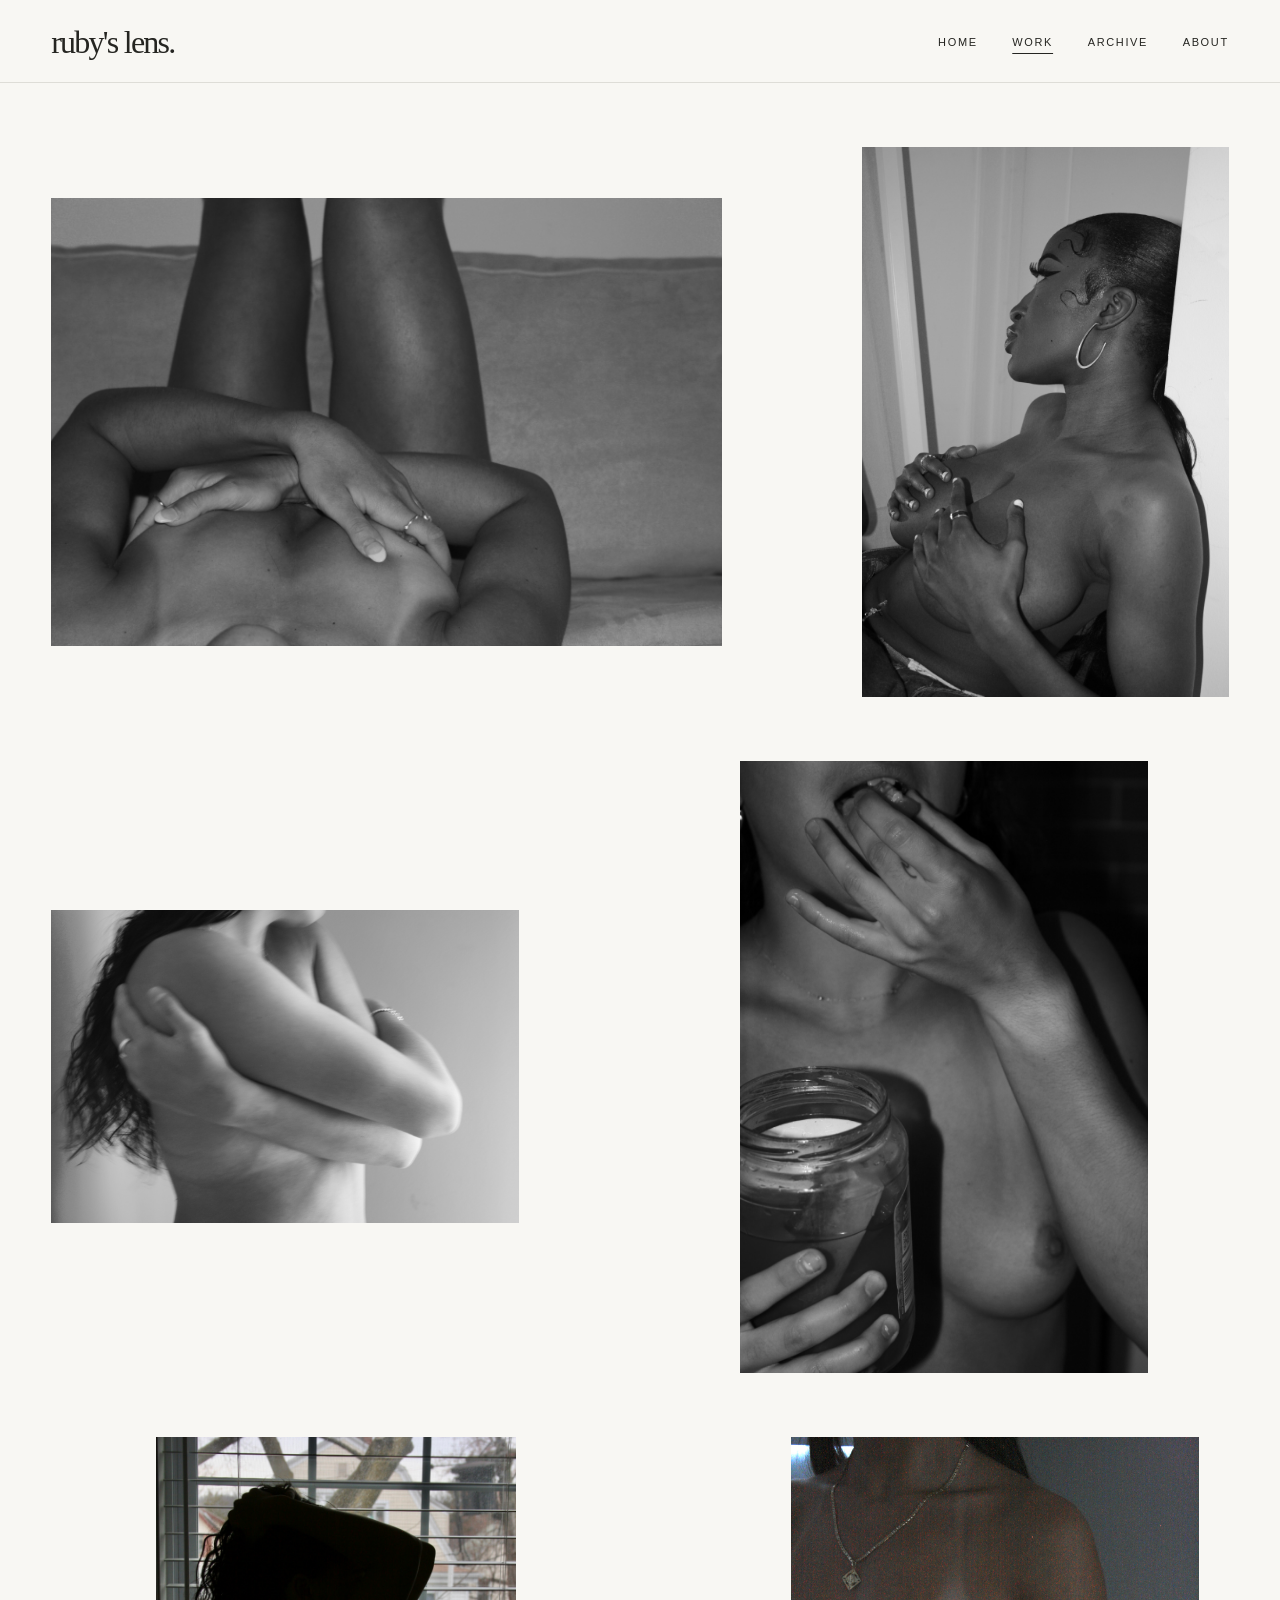
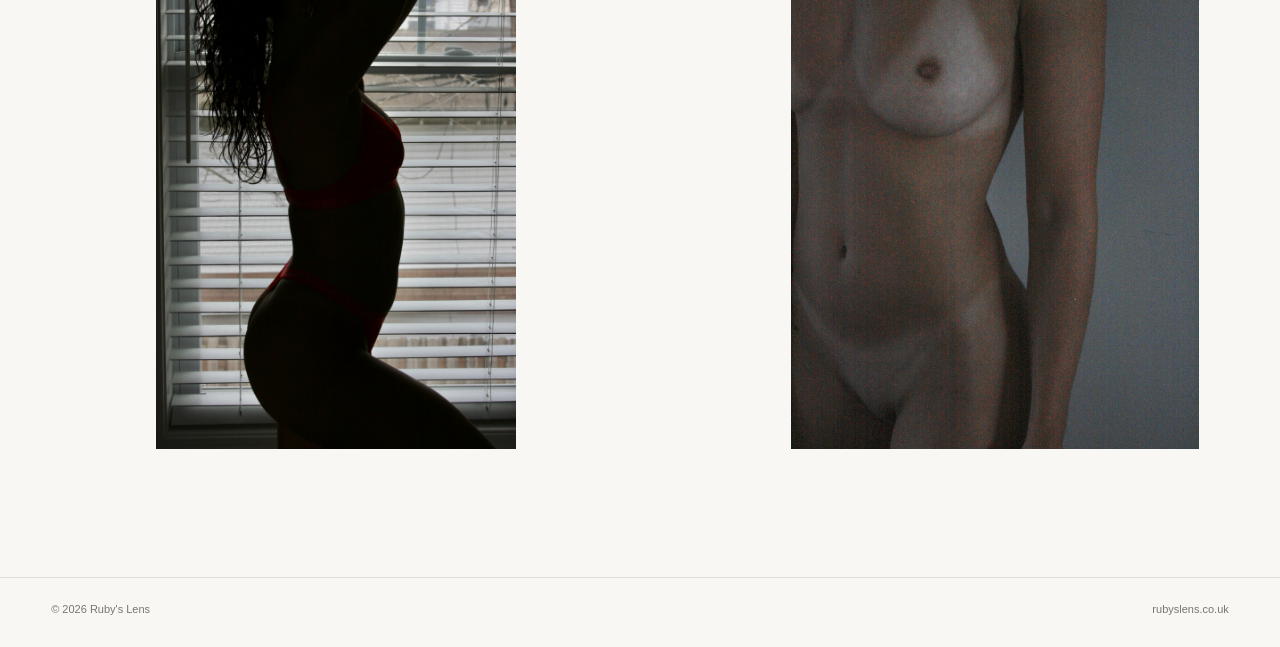
==== commit ea93af0f: "Add files via upload" ====
--- a/work.html
+++ b/work.html
@@ -3,29 +3,33 @@
 <head>
   <meta charset="utf-8">
   <meta name="viewport" content="width=device-width, initial-scale=1">
-  <meta name="description" content="Selected photographs by Ruby — Ruby's Lens.">
-  <title>Selected Work — Ruby's Lens</title>
+  <meta name="description" content="Photographs by Ruby — Ruby's Lens.">
+  <title>Work — Ruby's Lens</title>
   <link rel="stylesheet" href="styles.css">
 </head>
-<body>
-  <header class="header"><div class="shell header-inner">
-    <a class="brand" href="index.html" aria-label="Ruby's Lens home">ruby's lens.</a>
-    <nav class="navigation" aria-label="Main navigation">
-      <a href="index.html">Home</a><a href="work.html" aria-current="page">Work</a><a href="index.html#archive">Archive</a><a href="index.html#about">About</a>
-    </nav>
-  </div></header>
-  <main class="shell">
-    <section class="work-intro"><div><p class="overline">01 / Photography</p><h1>Selected<br>work.</h1></div><p class="intro-note">A small selection of moments, portraits and observations — a photographic journal by Ruby.</p></section>
-    <section class="gallery" aria-label="Selected photography gallery">
-      <figure class="photo-1"><img src="images/BC5C7970-732F-4AD7-AA95-076F155C72EF_1_201_a.jpeg" alt="Selected photograph by Ruby" fetchpriority="high"><figcaption><span>01 / Selected work</span><span>Ruby's Lens</span></figcaption></figure>
-      <figure class="photo-2"><img src="images/chiz9.jpeg" alt="Portrait of Chiz by Ruby" loading="lazy"><figcaption><span>02 / Chiz</span><span>Ruby's Lens</span></figcaption></figure>
-      <figure class="photo-3"><img src="images/claudia2.jpeg" alt="Portrait of Claudia by Ruby" loading="lazy"><figcaption><span>03 / Claudia</span><span>Ruby's Lens</span></figcaption></figure>
-      <figure class="photo-4"><img src="images/emily1.jpeg" alt="Photograph of Emily by Ruby" loading="lazy"><figcaption><span>04 / Emily</span><span>Ruby's Lens</span></figcaption></figure>
-      <figure class="photo-5"><img src="images/emily2.jpeg" alt="Second photograph of Emily by Ruby" loading="lazy"><figcaption><span>05 / Emily</span><span>Ruby's Lens</span></figcaption></figure>
-      <figure class="photo-6"><img src="images/lauren4.jpeg" alt="Photograph of Lauren by Ruby" loading="lazy"><figcaption><span>06 / Lauren</span><span>Ruby's Lens</span></figcaption></figure>
+<body class="page-work">
+  <header class="header">
+    <div class="shell header-inner">
+      <a class="brand" href="index.html" aria-label="Ruby's Lens home">ruby's lens.</a>
+      <nav class="navigation" aria-label="Main navigation">
+        <a href="index.html">Home</a>
+        <a href="work.html" aria-current="page">Work</a>
+        <a href="index.html#archive">Archive</a>
+        <a href="index.html#about">About</a>
+      </nav>
+    </div>
+  </header>
+  <main class="shell work-main">
+    <h1 class="sr-only">Photographs by Ruby</h1>
+    <section class="gallery" aria-label="Photography gallery">
+      <figure class="photo-1"><img src="images/BC5C7970-732F-4AD7-AA95-076F155C72EF_1_201_a.jpeg" alt="Photograph by Ruby" fetchpriority="high"></figure>
+      <figure class="photo-2"><img src="images/chiz9.jpeg" alt="Portrait of Chiz by Ruby" loading="lazy"></figure>
+      <figure class="photo-3"><img src="images/claudia2.jpeg" alt="Portrait of Claudia by Ruby" loading="lazy"></figure>
+      <figure class="photo-4"><img src="images/emily1.jpeg" alt="Photograph of Emily by Ruby" loading="lazy"></figure>
+      <figure class="photo-5"><img src="images/emily2.jpeg" alt="Second photograph of Emily by Ruby" loading="lazy"></figure>
+      <figure class="photo-6"><img src="images/lauren4.jpeg" alt="Photograph of Lauren by Ruby" loading="lazy"></figure>
     </section>
-    <div class="work-end"><span class="overline">End of selection</span><a href="index.html">Back to home ↗</a></div>
   </main>
-  <footer class="footer"><div class="shell footer-inner"><span>© 2026 Ruby's Lens</span><span>A personal photographic archive</span></div></footer>
+  <footer class="footer"><div class="shell footer-inner"><span>© 2026 Ruby's Lens</span><span>rubyslens.co.uk</span></div></footer>
 </body>
 </html>
--- a/styles.css
+++ b/styles.css
@@ -1,9 +1,53 @@
-/* Ruby's Lens — shared editorial styles */
-:root{--paper:#f8f7f3;--ink:#252521;--muted:#77766f;--line:#deddd7;--max:1380px}
-*{box-sizing:border-box}html{scroll-behavior:smooth}body{margin:0;background:var(--paper);color:var(--ink);font-family:Arial,Helvetica,sans-serif;-webkit-font-smoothing:antialiased}img{display:block;max-width:100%}a{color:inherit;text-decoration:none}a:hover{text-decoration:underline;text-underline-offset:5px}a:focus-visible{outline:2px solid var(--ink);outline-offset:5px}.shell{width:min(var(--max),calc(100% - clamp(36px,8vw,112px)));margin-inline:auto}.header{padding:31px 0 24px;border-bottom:1px solid var(--line)}.header-inner{display:flex;justify-content:space-between;gap:24px;align-items:center}.brand{font:normal clamp(25px,2.5vw,35px)/1 Georgia,'Times New Roman',serif;letter-spacing:-.055em;white-space:nowrap}.navigation{display:flex;gap:clamp(15px,2.7vw,39px);align-items:center;flex-wrap:wrap}.navigation a,.overline,.small-label{font-size:11px;line-height:1.5;text-transform:uppercase;letter-spacing:.15em}.navigation a[aria-current=page]{text-decoration:underline;text-underline-offset:7px}.overline,.small-label{color:var(--muted)}.footer{border-top:1px solid var(--line);padding:25px 0 32px}.footer-inner{display:flex;justify-content:space-between;gap:16px;flex-wrap:wrap;color:var(--muted);font-size:11px;letter-spacing:.03em}
-/* Home */
-.home-lead{padding:45px 0 34px;display:flex;justify-content:space-between;align-items:end;gap:25px}.home-lead .overline{margin:0}.home-lead p:last-child{margin:0;font-family:Georgia,'Times New Roman',serif;font-size:clamp(17px,2vw,25px);letter-spacing:-.03em}.home-photo{margin:0}.home-photo img{width:100%;max-height:min(69svh,820px);object-fit:contain;object-position:center;background:transparent}.photo-caption{display:flex;justify-content:space-between;gap:20px;align-items:start;margin-top:17px;color:var(--muted);font-size:11px;letter-spacing:.06em}.home-links{display:grid;grid-template-columns:1fr 1fr;gap:50px;padding:116px 0 115px;align-items:end}.home-links h1{font:normal clamp(37px,6.8vw,89px)/1.03 Georgia,'Times New Roman',serif;letter-spacing:-.055em;margin:14px 0 17px}.home-links p{margin:0;max-width:320px;color:#5e5d57;font-size:14px;line-height:1.8}.home-links .action{font-size:12px;letter-spacing:.08em;text-transform:uppercase;display:inline-block;border-bottom:1px solid var(--ink);padding-bottom:7px;margin-top:25px}.home-section{border-top:1px solid var(--line);padding:80px 0 96px;scroll-margin-top:40px}.home-section h2{font:normal clamp(32px,4.2vw,58px)/1.1 Georgia,'Times New Roman',serif;letter-spacing:-.05em;margin:15px 0}.home-section p:not(.overline){font-size:14px;line-height:1.8;color:#5e5d57;max-width:500px}
-/* Work */
-.work-intro{padding:77px 0 70px;display:grid;grid-template-columns:1.3fr .7fr;gap:30px;align-items:end}.work-intro h1{font:normal clamp(65px,10vw,145px)/.91 Georgia,'Times New Roman',serif;letter-spacing:-.07em;margin:13px 0 0}.work-intro .intro-note{max-width:310px;margin:0 0 7px auto;color:#5e5d57;line-height:1.75;font-size:14px}.gallery{display:grid;grid-template-columns:repeat(12,minmax(0,1fr));column-gap:clamp(14px,2.3vw,32px);row-gap:clamp(58px,8vw,124px);padding-bottom:135px}.gallery figure{margin:0;min-width:0}.gallery img{width:100%;height:auto;object-fit:contain}.gallery figcaption{display:flex;justify-content:space-between;gap:10px;margin-top:14px;font-size:11px;letter-spacing:.06em;color:var(--muted)}.photo-1{grid-column:1/11}.photo-2{grid-column:8/13}.photo-3{grid-column:2/8}.photo-4{grid-column:4/13}.photo-5{grid-column:1/6}.photo-6{grid-column:7/13}.work-end{border-top:1px solid var(--line);padding:35px 0 80px;display:flex;justify-content:space-between;gap:20px}.work-end a{font:normal 24px Georgia,'Times New Roman',serif}
-@media(max-width:720px){.header{padding:23px 0}.header-inner{align-items:flex-start;flex-direction:column;gap:21px}.navigation{gap:23px}.navigation a{font-size:10px}.home-lead{padding:29px 0 22px;align-items:start;flex-direction:column;gap:11px}.home-photo img{max-height:65svh}.home-links{grid-template-columns:1fr;padding:78px 0;gap:35px}.home-section{padding:68px 0}.work-intro{grid-template-columns:1fr;padding:64px 0 52px;gap:20px}.work-intro .intro-note{margin:0;max-width:330px}.gallery{grid-template-columns:repeat(2,minmax(0,1fr));gap:58px 17px;padding-bottom:90px}.photo-1,.photo-4{grid-column:1/3}.photo-2,.photo-5{grid-column:2/3}.photo-3,.photo-6{grid-column:1/3}.gallery figcaption{font-size:10px}.work-end{padding-bottom:65px}.photo-caption{font-size:10px}}
-@media(prefers-reduced-motion:reduce){html{scroll-behavior:auto}}
+/* Ruby's Lens — minimal gallery refresh */
+:root { --paper:#f8f7f3; --ink:#252521; --muted:#77766f; --line:#deddd7; --max:1380px; }
+* { box-sizing:border-box; }
+html { scroll-behavior:smooth; }
+body { margin:0; background:var(--paper); color:var(--ink); font-family:Arial,Helvetica,sans-serif; -webkit-font-smoothing:antialiased; }
+img { display:block; max-width:100%; }
+a { color:inherit; text-decoration:none; }
+a:hover { text-decoration:underline; text-underline-offset:5px; }
+a:focus-visible { outline:2px solid var(--ink); outline-offset:5px; }
+.shell { width:min(var(--max),calc(100% - clamp(36px,8vw,112px))); margin-inline:auto; }
+.header { padding:26px 0 24px; border-bottom:1px solid var(--line); }
+.header-inner { display:flex; justify-content:space-between; align-items:center; gap:24px; }
+.brand { font:normal clamp(25px,2.5vw,35px)/1 Georgia,'Times New Roman',serif; letter-spacing:-.055em; white-space:nowrap; }
+.navigation { display:flex; gap:clamp(16px,2.7vw,39px); align-items:center; flex-wrap:wrap; }
+.navigation a { font-size:11px; line-height:1.5; text-transform:uppercase; letter-spacing:.15em; }
+.navigation a[aria-current=page] { text-decoration:underline; text-underline-offset:7px; }
+.footer { border-top:1px solid var(--line); padding:25px 0 32px; }
+.footer-inner { display:flex; justify-content:space-between; gap:16px; flex-wrap:wrap; color:var(--muted); font-size:11px; }
+/* A full-screen photograph below the top navigation. It may crop at the edges to fill the screen. */
+.hero-photo { margin:0; height:calc(100svh - 86px); min-height:360px; overflow:hidden; }
+.hero-photo img { width:100%; height:100%; object-fit:cover; object-position:center; }
+.home-info { padding:40px 0 90px; }
+.home-section { border-top:1px solid var(--line); padding:58px 0 64px; scroll-margin-top:30px; }
+.home-section h1,.home-section h2 { font:normal clamp(30px,4vw,54px)/1.1 Georgia,'Times New Roman',serif; letter-spacing:-.05em; margin:0 0 18px; }
+.home-section p { font-size:14px; line-height:1.8; color:#5e5d57; margin:0; }
+/* Balanced editorial grid: varied widths, aligned rows, and capped image heights. */
+.work-main { padding-top:clamp(35px,5vw,76px); }
+.gallery { display:grid; grid-template-columns:repeat(12,minmax(0,1fr)); column-gap:clamp(16px,3vw,44px); row-gap:clamp(35px,5vw,75px); align-items:center; padding-bottom:clamp(75px,10vw,140px); }
+.gallery figure { margin:0; min-width:0; display:flex; align-items:center; justify-content:center; }
+.gallery img { width:auto; max-width:100%; height:auto; max-height:68svh; object-fit:contain; }
+.photo-1 { grid-column:1 / span 7; }
+.photo-2 { grid-column:9 / span 4; }
+.photo-3 { grid-column:1 / span 5; }
+.photo-4 { grid-column:7 / span 6; }
+.photo-5 { grid-column:1 / span 6; }
+.photo-6 { grid-column:8 / span 5; }
+.sr-only { position:absolute; width:1px; height:1px; padding:0; margin:-1px; overflow:hidden; clip:rect(0,0,0,0); white-space:nowrap; border:0; }
+@media(max-width:720px) {
+ .header { padding:19px 0; }
+ .header-inner { flex-direction:column; align-items:flex-start; gap:17px; }
+ .navigation { gap:21px; }
+ .navigation a { font-size:10px; }
+ .hero-photo { height:calc(100svh - 107px); min-height:330px; }
+ .home-info { padding:24px 0 52px; }
+ .home-section { padding:45px 0; }
+ .work-main { padding-top:30px; }
+ .gallery { grid-template-columns:repeat(2,minmax(0,1fr)); gap:36px 16px; align-items:center; padding-bottom:75px; }
+ .gallery img { max-height:60svh; }
+ .photo-1,.photo-4 { grid-column:1 / 3; }
+ .photo-2,.photo-5 { grid-column:2 / 3; }
+ .photo-3,.photo-6 { grid-column:1 / 3; }
+}
+@media(prefers-reduced-motion:reduce) { html { scroll-behavior:auto; } }
